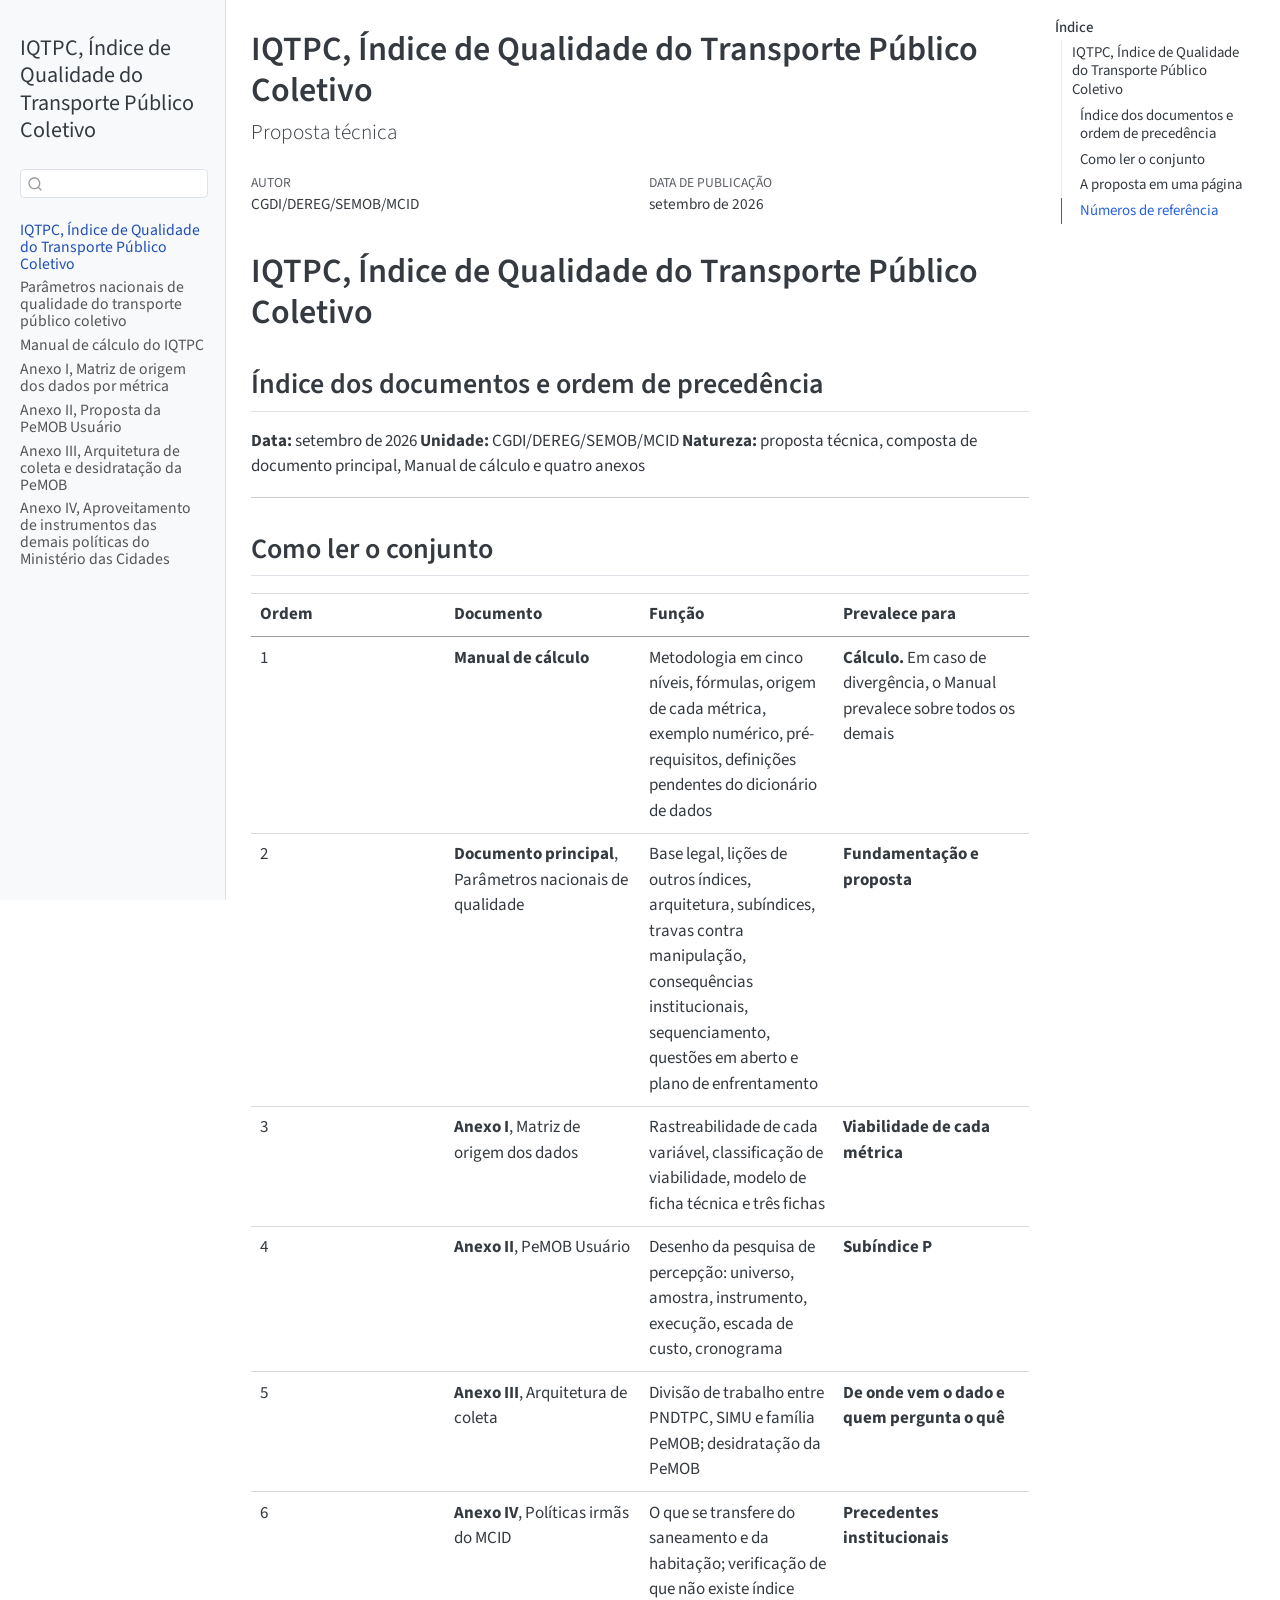
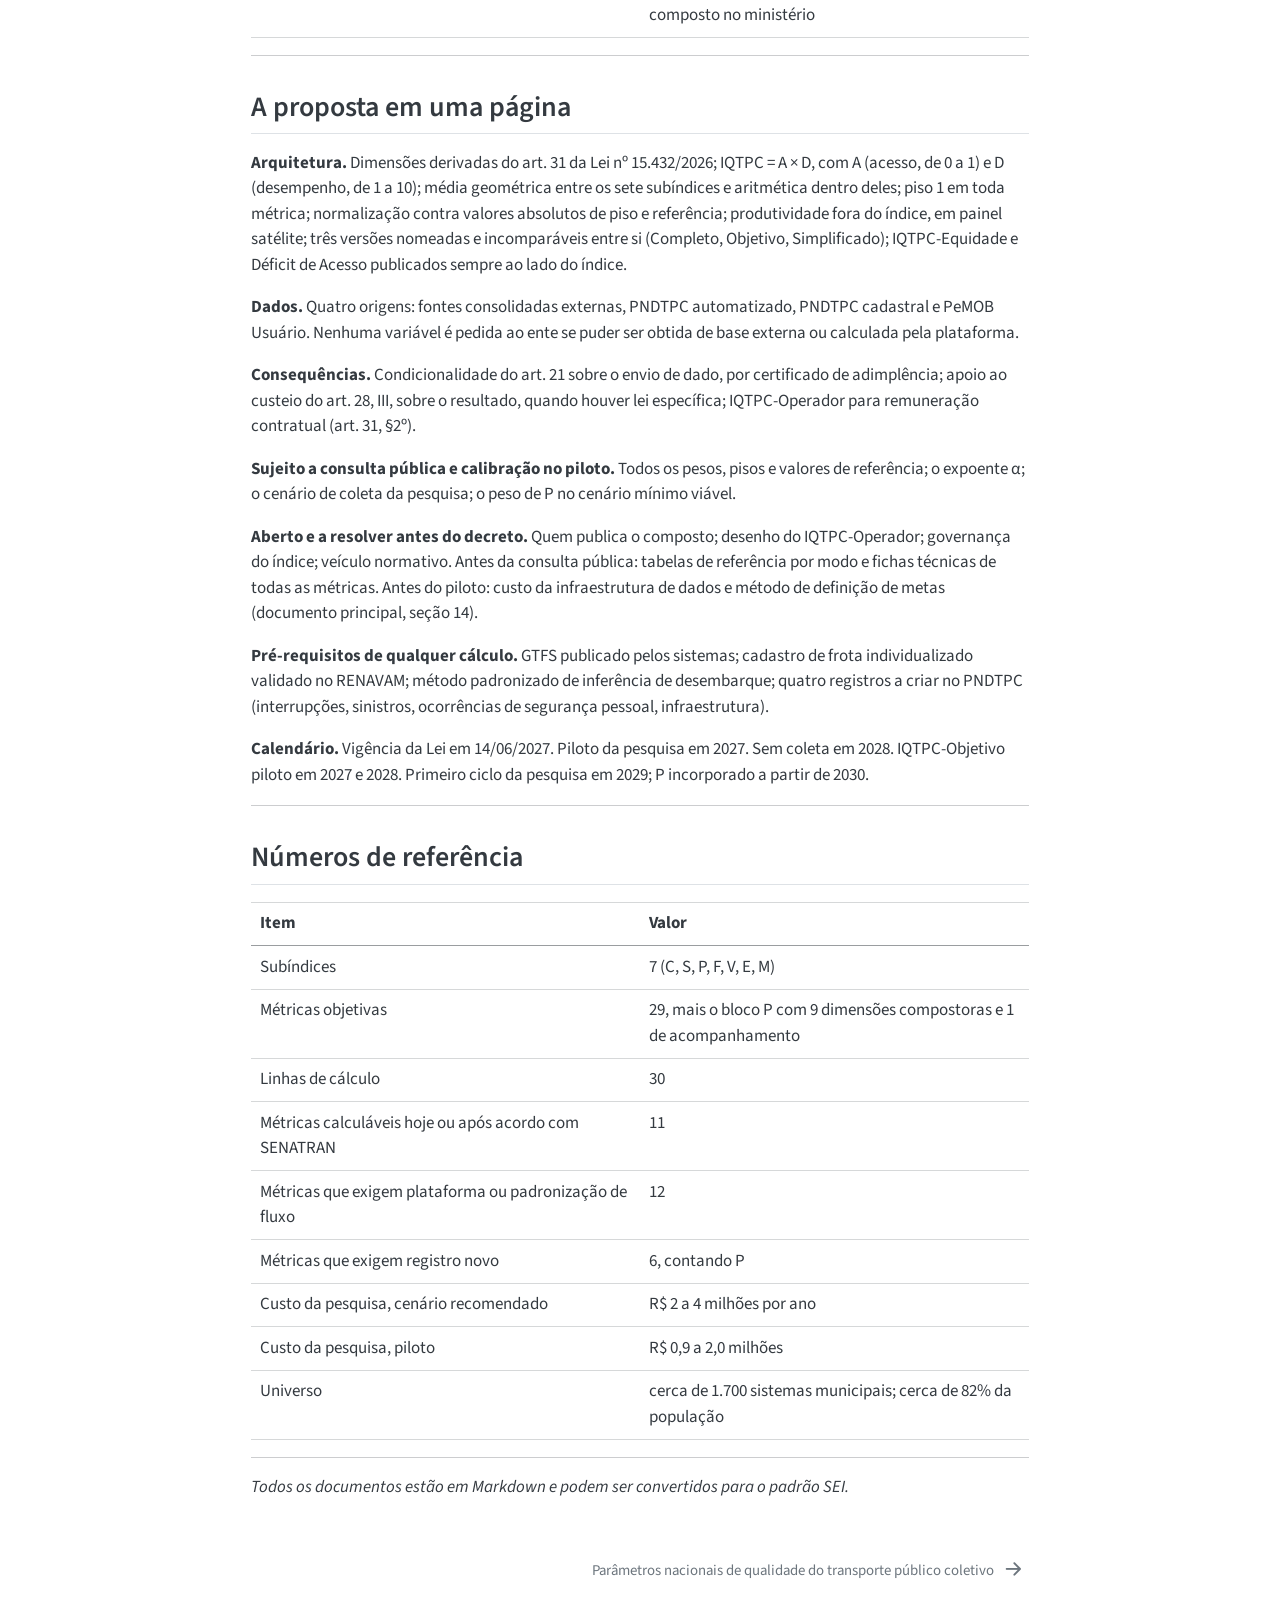
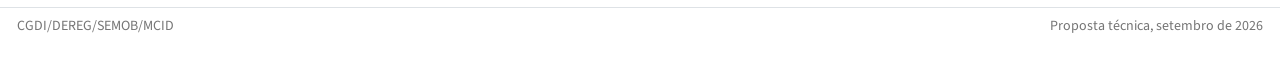
==== index.html @ c5552509 "Built site for gh-pages" ====
<!DOCTYPE html>
<html xmlns="http://www.w3.org/1999/xhtml" lang="pt-br" xml:lang="pt-br"><head>

<meta charset="utf-8">
<meta name="generator" content="quarto-1.10.18">

<meta name="viewport" content="width=device-width, initial-scale=1.0, user-scalable=yes">

<meta name="author" content="CGDI/DEREG/SEMOB/MCID">

<title>IQTPC, Índice de Qualidade do Transporte Público Coletivo</title>
<style>
/* Default styles provided by pandoc.
** See https://pandoc.org/MANUAL.html#variables-for-html for config info.
*/
span.smallcaps{font-variant: small-caps;}
div.columns{display: flex; gap: 1.5em;}
div.column{flex: auto;}
@media screen {
div.columns{gap: min(4vw, 1.5em);}
div.column{overflow-x: auto;}
}
div.hanging-indent{margin-left: 1.5em; text-indent: -1.5em;}
ul.task-list{list-style: none;}
ul.task-list li input[type="checkbox"] {
  width: 0.8em;
  margin: 0 0.8em 0.2em -1em; /* quarto-specific, see https://github.com/quarto-dev/quarto-cli/issues/4556 */ 
  vertical-align: middle;
}
</style>


<script src="site_libs/quarto-nav/quarto-nav.js"></script>
<script src="site_libs/quarto-nav/headroom.min.js"></script>
<script src="site_libs/clipboard/clipboard.min.js"></script>
<script src="site_libs/quarto-search/autocomplete.umd.js"></script>
<script src="site_libs/quarto-search/fuse.min.js"></script>
<script src="site_libs/quarto-search/quarto-search.js"></script>
<meta name="quarto:offset" content="./">
<link href="./IQTPC_parametros_qualidade_transporte_publico.html" rel="next">
<script src="site_libs/quarto-html/quarto.js" type="module"></script>
<script src="site_libs/quarto-html/tabsets/tabsets.js" type="module"></script>
<script src="site_libs/quarto-html/popper.min.js"></script>
<script src="site_libs/quarto-html/tippy.umd.min.js"></script>
<script src="site_libs/quarto-html/anchor.min.js"></script>
<link href="site_libs/quarto-html/tippy.css" rel="stylesheet">
<link href="site_libs/quarto-html/quarto-syntax-highlighting-64a204ab8560d761af7679ceaba22944.css" rel="stylesheet" id="quarto-text-highlighting-styles">
<script src="site_libs/bootstrap/bootstrap.min.js"></script>
<link href="site_libs/bootstrap/bootstrap-icons.css" rel="stylesheet">
<link href="site_libs/bootstrap/bootstrap-8a84cfd26a81cac07cced63adb3cfe4f.min.css" rel="stylesheet" append-hash="true" id="quarto-bootstrap" data-mode="light">
<script id="quarto-search-options" type="application/json">{
  "location": "sidebar",
  "copy-button": false,
  "collapse-after": 3,
  "panel-placement": "start",
  "type": "textbox",
  "limit": 50,
  "keyboard-shortcut": [
    "f",
    "/",
    "s"
  ],
  "show-item-context": false,
  "language": {
    "search-no-results-text": "Nenhum resultado",
    "search-matching-documents-text": "documentos correspondentes",
    "search-copy-link-title": "Copiar link para a busca",
    "search-hide-matches-text": "Esconder correspondências adicionais",
    "search-more-match-text": "mais correspondência neste documento",
    "search-more-matches-text": "mais correspondências neste documento",
    "search-clear-button-title": "Limpar",
    "search-text-placeholder": "",
    "search-detached-cancel-button-title": "Cancelar",
    "search-submit-button-title": "Enviar",
    "search-label": "Procurar"
  }
}</script>


</head>

<body class="nav-sidebar docked quarto-light">

<div id="quarto-search-results"></div>
  <header id="quarto-header" class="headroom fixed-top">
  <nav class="quarto-secondary-nav">
    <div class="container-fluid d-flex">
      <button type="button" class="quarto-btn-toggle btn" data-bs-toggle="collapse" role="button" data-bs-target=".quarto-sidebar-collapse-item" aria-controls="quarto-sidebar" aria-expanded="false" aria-label="Alternar barra lateral" onclick="if (window.quartoToggleHeadroom) { window.quartoToggleHeadroom(); }">
        <i class="bi bi-layout-text-sidebar-reverse"></i>
      </button>
        <nav class="quarto-page-breadcrumbs" aria-label="breadcrumb"><ol class="breadcrumb"><li class="breadcrumb-item"><a href="./index.html"><span class="chapter-title">IQTPC, Índice de Qualidade do Transporte Público Coletivo</span></a></li></ol></nav>
        <a class="flex-grow-1" role="navigation" data-bs-toggle="collapse" data-bs-target=".quarto-sidebar-collapse-item" aria-controls="quarto-sidebar" aria-expanded="false" aria-label="Alternar barra lateral" onclick="if (window.quartoToggleHeadroom) { window.quartoToggleHeadroom(); }">      
        </a>
      <button type="button" class="btn quarto-search-button" aria-label="Procurar" onclick="window.quartoOpenSearch();">
        <i class="bi bi-search"></i>
      </button>
    </div>
  </nav>
</header>
<!-- content -->
<div id="quarto-content" class="quarto-container page-columns page-rows-contents page-layout-article">
<!-- sidebar -->
  <nav id="quarto-sidebar" class="sidebar collapse collapse-horizontal quarto-sidebar-collapse-item sidebar-navigation docked overflow-auto">
    <div class="pt-lg-2 mt-2 text-left sidebar-header">
    <div class="sidebar-title mb-0 py-0">
      <a href="./">IQTPC, Índice de Qualidade do Transporte Público Coletivo</a> 
    </div>
      </div>
        <div class="mt-2 flex-shrink-0 align-items-center">
        <div class="sidebar-search">
        <div id="quarto-search" class="" title="Procurar"></div>
        </div>
        </div>
    <div class="sidebar-menu-container"> 
    <ul class="list-unstyled mt-1">
        <li class="sidebar-item">
  <div class="sidebar-item-container"> 
  <a href="./index.html" class="sidebar-item-text sidebar-link active"><span class="chapter-title">IQTPC, Índice de Qualidade do Transporte Público Coletivo</span></a>
  </div>
</li>
        <li class="sidebar-item">
  <div class="sidebar-item-container"> 
  <a href="./IQTPC_parametros_qualidade_transporte_publico.html" class="sidebar-item-text sidebar-link"><span class="chapter-title">Parâmetros nacionais de qualidade do transporte público coletivo</span></a>
  </div>
</li>
        <li class="sidebar-item">
  <div class="sidebar-item-container"> 
  <a href="./IQTPC_Manual_de_calculo.html" class="sidebar-item-text sidebar-link"><span class="chapter-title">Manual de cálculo do IQTPC</span></a>
  </div>
</li>
        <li class="sidebar-item">
  <div class="sidebar-item-container"> 
  <a href="./IQTPC_Anexo_I_matriz_origem_dados.html" class="sidebar-item-text sidebar-link"><span class="chapter-title">Anexo I, Matriz de origem dos dados por métrica</span></a>
  </div>
</li>
        <li class="sidebar-item">
  <div class="sidebar-item-container"> 
  <a href="./IQTPC_Anexo_II_pesquisa_nacional.html" class="sidebar-item-text sidebar-link"><span class="chapter-title">Anexo II, Proposta da PeMOB Usuário</span></a>
  </div>
</li>
        <li class="sidebar-item">
  <div class="sidebar-item-container"> 
  <a href="./IQTPC_Anexo_III_arquitetura_coleta_pemob.html" class="sidebar-item-text sidebar-link"><span class="chapter-title">Anexo III, Arquitetura de coleta e desidratação da PeMOB</span></a>
  </div>
</li>
        <li class="sidebar-item">
  <div class="sidebar-item-container"> 
  <a href="./IQTPC_Anexo_IV_aproveitamento_politicas_MCID.html" class="sidebar-item-text sidebar-link"><span class="chapter-title">Anexo IV, Aproveitamento de instrumentos das demais políticas do Ministério das Cidades</span></a>
  </div>
</li>
    </ul>
    </div>
</nav>
<div id="quarto-sidebar-glass" class="quarto-sidebar-collapse-item" data-bs-toggle="collapse" data-bs-target=".quarto-sidebar-collapse-item"></div>
<!-- margin-sidebar -->
    <div id="quarto-margin-sidebar" class="sidebar margin-sidebar">
        <nav id="TOC" role="doc-toc" class="toc-active">
    <h2 id="toc-title">Índice</h2>
   
  <ul>
  <li><a href="#iqtpc-índice-de-qualidade-do-transporte-público-coletivo" id="toc-iqtpc-índice-de-qualidade-do-transporte-público-coletivo" class="nav-link active" data-scroll-target="#iqtpc-índice-de-qualidade-do-transporte-público-coletivo">IQTPC, Índice de Qualidade do Transporte Público Coletivo</a>
  <ul>
  <li><a href="#índice-dos-documentos-e-ordem-de-precedência" id="toc-índice-dos-documentos-e-ordem-de-precedência" class="nav-link" data-scroll-target="#índice-dos-documentos-e-ordem-de-precedência">Índice dos documentos e ordem de precedência</a></li>
  <li><a href="#como-ler-o-conjunto" id="toc-como-ler-o-conjunto" class="nav-link" data-scroll-target="#como-ler-o-conjunto">Como ler o conjunto</a></li>
  <li><a href="#a-proposta-em-uma-página" id="toc-a-proposta-em-uma-página" class="nav-link" data-scroll-target="#a-proposta-em-uma-página">A proposta em uma página</a></li>
  <li><a href="#números-de-referência" id="toc-números-de-referência" class="nav-link" data-scroll-target="#números-de-referência">Números de referência</a></li>
  </ul></li>
  </ul>
</nav>
    </div>
<!-- main -->
<main class="content" id="quarto-document-content">

<header id="title-block-header" class="quarto-title-block default">
<div class="quarto-title">
<h1 class="title">IQTPC, Índice de Qualidade do Transporte Público Coletivo</h1>
<p class="subtitle lead">Proposta técnica</p>
</div>



<div class="quarto-title-meta">

    <div>
    <div class="quarto-title-meta-heading">Autor</div>
    <div class="quarto-title-meta-contents">
             <p>CGDI/DEREG/SEMOB/MCID </p>
          </div>
  </div>
    
    <div>
    <div class="quarto-title-meta-heading">Data de Publicação</div>
    <div class="quarto-title-meta-contents">
      <p class="date">setembro de 2026</p>
    </div>
  </div>
  
    
  </div>
  


</header>


<section id="iqtpc-índice-de-qualidade-do-transporte-público-coletivo" class="level1">
<h1>IQTPC, Índice de Qualidade do Transporte Público Coletivo</h1>
<section id="índice-dos-documentos-e-ordem-de-precedência" class="level2">
<h2 class="anchored" data-anchor-id="índice-dos-documentos-e-ordem-de-precedência">Índice dos documentos e ordem de precedência</h2>
<p><strong>Data:</strong> setembro de 2026 <strong>Unidade:</strong> CGDI/DEREG/SEMOB/MCID <strong>Natureza:</strong> proposta técnica, composta de documento principal, Manual de cálculo e quatro anexos</p>
<hr>
</section>
<section id="como-ler-o-conjunto" class="level2">
<h2 class="anchored" data-anchor-id="como-ler-o-conjunto">Como ler o conjunto</h2>
<table class="caption-top table">
<colgroup>
<col style="width: 25%">
<col style="width: 25%">
<col style="width: 25%">
<col style="width: 25%">
</colgroup>
<thead>
<tr class="header">
<th>Ordem</th>
<th>Documento</th>
<th>Função</th>
<th>Prevalece para</th>
</tr>
</thead>
<tbody>
<tr class="odd">
<td>1</td>
<td><strong>Manual de cálculo</strong></td>
<td>Metodologia em cinco níveis, fórmulas, origem de cada métrica, exemplo numérico, pré-requisitos, definições pendentes do dicionário de dados</td>
<td><strong>Cálculo.</strong> Em caso de divergência, o Manual prevalece sobre todos os demais</td>
</tr>
<tr class="even">
<td>2</td>
<td><strong>Documento principal</strong>, Parâmetros nacionais de qualidade</td>
<td>Base legal, lições de outros índices, arquitetura, subíndices, travas contra manipulação, consequências institucionais, sequenciamento, questões em aberto e plano de enfrentamento</td>
<td><strong>Fundamentação e proposta</strong></td>
</tr>
<tr class="odd">
<td>3</td>
<td><strong>Anexo I</strong>, Matriz de origem dos dados</td>
<td>Rastreabilidade de cada variável, classificação de viabilidade, modelo de ficha técnica e três fichas</td>
<td><strong>Viabilidade de cada métrica</strong></td>
</tr>
<tr class="even">
<td>4</td>
<td><strong>Anexo II</strong>, PeMOB Usuário</td>
<td>Desenho da pesquisa de percepção: universo, amostra, instrumento, execução, escada de custo, cronograma</td>
<td><strong>Subíndice P</strong></td>
</tr>
<tr class="odd">
<td>5</td>
<td><strong>Anexo III</strong>, Arquitetura de coleta</td>
<td>Divisão de trabalho entre PNDTPC, SIMU e família PeMOB; desidratação da PeMOB</td>
<td><strong>De onde vem o dado e quem pergunta o quê</strong></td>
</tr>
<tr class="even">
<td>6</td>
<td><strong>Anexo IV</strong>, Políticas irmãs do MCID</td>
<td>O que se transfere do saneamento e da habitação; verificação de que não existe índice composto no ministério</td>
<td><strong>Precedentes institucionais</strong></td>
</tr>
</tbody>
</table>
<hr>
</section>
<section id="a-proposta-em-uma-página" class="level2">
<h2 class="anchored" data-anchor-id="a-proposta-em-uma-página">A proposta em uma página</h2>
<p><strong>Arquitetura.</strong> Dimensões derivadas do art. 31 da Lei nº 15.432/2026; IQTPC = A × D, com A (acesso, de 0 a 1) e D (desempenho, de 1 a 10); média geométrica entre os sete subíndices e aritmética dentro deles; piso 1 em toda métrica; normalização contra valores absolutos de piso e referência; produtividade fora do índice, em painel satélite; três versões nomeadas e incomparáveis entre si (Completo, Objetivo, Simplificado); IQTPC-Equidade e Déficit de Acesso publicados sempre ao lado do índice.</p>
<p><strong>Dados.</strong> Quatro origens: fontes consolidadas externas, PNDTPC automatizado, PNDTPC cadastral e PeMOB Usuário. Nenhuma variável é pedida ao ente se puder ser obtida de base externa ou calculada pela plataforma.</p>
<p><strong>Consequências.</strong> Condicionalidade do art. 21 sobre o envio de dado, por certificado de adimplência; apoio ao custeio do art. 28, III, sobre o resultado, quando houver lei específica; IQTPC-Operador para remuneração contratual (art. 31, §2º).</p>
<p><strong>Sujeito a consulta pública e calibração no piloto.</strong> Todos os pesos, pisos e valores de referência; o expoente α; o cenário de coleta da pesquisa; o peso de P no cenário mínimo viável.</p>
<p><strong>Aberto e a resolver antes do decreto.</strong> Quem publica o composto; desenho do IQTPC-Operador; governança do índice; veículo normativo. Antes da consulta pública: tabelas de referência por modo e fichas técnicas de todas as métricas. Antes do piloto: custo da infraestrutura de dados e método de definição de metas (documento principal, seção 14).</p>
<p><strong>Pré-requisitos de qualquer cálculo.</strong> GTFS publicado pelos sistemas; cadastro de frota individualizado validado no RENAVAM; método padronizado de inferência de desembarque; quatro registros a criar no PNDTPC (interrupções, sinistros, ocorrências de segurança pessoal, infraestrutura).</p>
<p><strong>Calendário.</strong> Vigência da Lei em 14/06/2027. Piloto da pesquisa em 2027. Sem coleta em 2028. IQTPC-Objetivo piloto em 2027 e 2028. Primeiro ciclo da pesquisa em 2029; P incorporado a partir de 2030.</p>
<hr>
</section>
<section id="números-de-referência" class="level2">
<h2 class="anchored" data-anchor-id="números-de-referência">Números de referência</h2>
<table class="caption-top table">
<colgroup>
<col style="width: 50%">
<col style="width: 50%">
</colgroup>
<thead>
<tr class="header">
<th>Item</th>
<th>Valor</th>
</tr>
</thead>
<tbody>
<tr class="odd">
<td>Subíndices</td>
<td>7 (C, S, P, F, V, E, M)</td>
</tr>
<tr class="even">
<td>Métricas objetivas</td>
<td>29, mais o bloco P com 9 dimensões compostoras e 1 de acompanhamento</td>
</tr>
<tr class="odd">
<td>Linhas de cálculo</td>
<td>30</td>
</tr>
<tr class="even">
<td>Métricas calculáveis hoje ou após acordo com SENATRAN</td>
<td>11</td>
</tr>
<tr class="odd">
<td>Métricas que exigem plataforma ou padronização de fluxo</td>
<td>12</td>
</tr>
<tr class="even">
<td>Métricas que exigem registro novo</td>
<td>6, contando P</td>
</tr>
<tr class="odd">
<td>Custo da pesquisa, cenário recomendado</td>
<td>R$ 2 a 4 milhões por ano</td>
</tr>
<tr class="even">
<td>Custo da pesquisa, piloto</td>
<td>R$ 0,9 a 2,0 milhões</td>
</tr>
<tr class="odd">
<td>Universo</td>
<td>cerca de 1.700 sistemas municipais; cerca de 82% da população</td>
</tr>
</tbody>
</table>
<hr>
<p><em>Todos os documentos estão em Markdown e podem ser convertidos para o padrão SEI.</em></p>


</section>
</section>

</main> <!-- /main -->
<script id="quarto-html-after-body" type="application/javascript">
  window.document.addEventListener("DOMContentLoaded", function (event) {
    const icon = "";
    const anchorJS = new window.AnchorJS();
    anchorJS.options = {
      placement: 'right',
      icon: icon
    };
    anchorJS.add('.anchored');
      var localhostRegex = new RegExp(/^(?:http|https):\/\/localhost\:?[0-9]*\//);
      var mailtoRegex = new RegExp(/^mailto:/);
        var filterRegex = new RegExp('/' + window.location.host + '/');
      var isInternal = (href) => {
          return filterRegex.test(href) || localhostRegex.test(href) || mailtoRegex.test(href);
      }
      // Inspect non-navigation links and adorn them if external
     var links = window.document.querySelectorAll('a[href]:not(.nav-link):not(.navbar-brand):not(.toc-action):not(.sidebar-link):not(.sidebar-item-toggle):not(.pagination-link):not(.no-external):not([aria-hidden]):not(.dropdown-item):not(.quarto-navigation-tool):not(.about-link)');
      for (var i=0; i<links.length; i++) {
        const link = links[i];
        if (!isInternal(link.href)) {
          // undo the damage that might have been done by quarto-nav.js in the case of
          // links that we want to consider external
          if (link.dataset.originalHref !== undefined) {
            link.href = link.dataset.originalHref;
          }
        }
      }
    function tippyHover(el, contentFn, onTriggerFn, onUntriggerFn) {
      const config = {
        allowHTML: true,
        maxWidth: 500,
        delay: 100,
        arrow: false,
        appendTo: function(el) {
            return el.parentElement;
        },
        interactive: true,
        interactiveBorder: 10,
        theme: 'quarto',
        placement: 'bottom-start',
      };
      if (contentFn) {
        config.content = contentFn;
      }
      if (onTriggerFn) {
        config.onTrigger = onTriggerFn;
      }
      if (onUntriggerFn) {
        config.onUntrigger = onUntriggerFn;
      }
      window.tippy(el, config); 
    }
    const noterefs = window.document.querySelectorAll('a[role="doc-noteref"]');
    for (var i=0; i<noterefs.length; i++) {
      const ref = noterefs[i];
      tippyHover(ref, function() {
        // use id or data attribute instead here
        let href = ref.getAttribute('data-footnote-href') || ref.getAttribute('href');
        try { href = new URL(href).hash; } catch {}
        const id = href.replace(/^#\/?/, "");
        const note = window.document.getElementById(id);
        if (note) {
          return note.innerHTML;
        } else {
          return "";
        }
      });
    }
    const xrefs = window.document.querySelectorAll('a.quarto-xref');
    const processXRef = (id, note) => {
      // Strip column container classes
      const stripColumnClz = (el) => {
        el.classList.remove("page-full", "page-columns");
        if (el.children) {
          for (const child of el.children) {
            stripColumnClz(child);
          }
        }
      }
      stripColumnClz(note)
      if (id === null || id.startsWith('sec-')) {
        // Special case sections, only their first couple elements
        const container = document.createElement("div");
        if (note.children && note.children.length > 2) {
          container.appendChild(note.children[0].cloneNode(true));
          for (let i = 1; i < note.children.length; i++) {
            const child = note.children[i];
            if (child.tagName === "P" && child.innerText === "") {
              continue;
            } else {
              container.appendChild(child.cloneNode(true));
              break;
            }
          }
          if (window.Quarto?.typesetMath) {
            window.Quarto.typesetMath(container);
          }
          return container.innerHTML
        } else {
          if (window.Quarto?.typesetMath) {
            window.Quarto.typesetMath(note);
          }
          return note.innerHTML;
        }
      } else {
        // Remove any anchor links if they are present
        const anchorLink = note.querySelector('a.anchorjs-link');
        if (anchorLink) {
          anchorLink.remove();
        }
        if (window.Quarto?.typesetMath) {
          window.Quarto.typesetMath(note);
        }
        if (note.classList.contains("callout")) {
          return note.outerHTML;
        } else {
          return note.innerHTML;
        }
      }
    }
    for (var i=0; i<xrefs.length; i++) {
      const xref = xrefs[i];
      tippyHover(xref, undefined, function(instance) {
        instance.disable();
        let url = xref.getAttribute('href');
        let hash = undefined; 
        if (url.startsWith('#')) {
          hash = url;
        } else {
          try { hash = new URL(url).hash; } catch {}
        }
        if (hash) {
          const id = hash.replace(/^#\/?/, "");
          const note = window.document.getElementById(id);
          if (note !== null) {
            try {
              const html = processXRef(id, note.cloneNode(true));
              instance.setContent(html);
            } finally {
              instance.enable();
              instance.show();
            }
          } else {
            // See if we can fetch this
            fetch(url.split('#')[0])
            .then(res => res.text())
            .then(html => {
              const parser = new DOMParser();
              const htmlDoc = parser.parseFromString(html, "text/html");
              const note = htmlDoc.getElementById(id);
              if (note !== null) {
                const html = processXRef(id, note);
                instance.setContent(html);
              } 
            }).finally(() => {
              instance.enable();
              instance.show();
            });
          }
        } else {
          // See if we can fetch a full url (with no hash to target)
          // This is a special case and we should probably do some content thinning / targeting
          fetch(url)
          .then(res => res.text())
          .then(html => {
            const parser = new DOMParser();
            const htmlDoc = parser.parseFromString(html, "text/html");
            const note = htmlDoc.querySelector('main.content');
            if (note !== null) {
              // This should only happen for chapter cross references
              // (since there is no id in the URL)
              // remove the first header
              if (note.children.length > 0 && note.children[0].tagName === "HEADER") {
                note.children[0].remove();
              }
              const html = processXRef(null, note);
              instance.setContent(html);
            } 
          }).finally(() => {
            instance.enable();
            instance.show();
          });
        }
      }, function(instance) {
      });
    }
        let selectedAnnoteEl;
        const selectorForAnnotation = ( cell, annotation) => {
          let cellAttr = 'data-code-cell="' + cell + '"';
          let lineAttr = 'data-code-annotation="' +  annotation + '"';
          const selector = 'span[' + cellAttr + '][' + lineAttr + ']';
          return selector;
        }
        const selectCodeLines = (annoteEl) => {
          const doc = window.document;
          const targetCell = annoteEl.getAttribute("data-target-cell");
          const targetAnnotation = annoteEl.getAttribute("data-target-annotation");
          const annoteSpan = window.document.querySelector(selectorForAnnotation(targetCell, targetAnnotation));
          const lines = annoteSpan.getAttribute("data-code-lines").split(",");
          const lineIds = lines.map((line) => {
            return targetCell + "-" + line;
          })
          let top = null;
          let height = null;
          let parent = null;
          if (lineIds.length > 0) {
              //compute the position of the single el (top and bottom and make a div)
              const el = window.document.getElementById(lineIds[0]);
              top = el.offsetTop;
              height = el.offsetHeight;
              parent = el.parentElement.parentElement;
            if (lineIds.length > 1) {
              const lastEl = window.document.getElementById(lineIds[lineIds.length - 1]);
              const bottom = lastEl.offsetTop + lastEl.offsetHeight;
              height = bottom - top;
            }
            if (top !== null && height !== null && parent !== null) {
              // cook up a div (if necessary) and position it 
              let div = window.document.getElementById("code-annotation-line-highlight");
              if (div === null) {
                div = window.document.createElement("div");
                div.setAttribute("id", "code-annotation-line-highlight");
                div.style.position = 'absolute';
                parent.appendChild(div);
              }
              div.style.top = top - 2 + "px";
              div.style.height = height + 4 + "px";
              div.style.left = 0;
              let gutterDiv = window.document.getElementById("code-annotation-line-highlight-gutter");
              if (gutterDiv === null) {
                gutterDiv = window.document.createElement("div");
                gutterDiv.setAttribute("id", "code-annotation-line-highlight-gutter");
                gutterDiv.style.position = 'absolute';
                const codeCell = window.document.getElementById(targetCell);
                const gutter = codeCell.querySelector('.code-annotation-gutter');
                gutter.appendChild(gutterDiv);
              }
              gutterDiv.style.top = top - 2 + "px";
              gutterDiv.style.height = height + 4 + "px";
            }
            selectedAnnoteEl = annoteEl;
          }
        };
        const unselectCodeLines = () => {
          const elementsIds = ["code-annotation-line-highlight", "code-annotation-line-highlight-gutter"];
          elementsIds.forEach((elId) => {
            const div = window.document.getElementById(elId);
            if (div) {
              div.remove();
            }
          });
          selectedAnnoteEl = undefined;
        };
          // Handle positioning of the toggle
      window.addEventListener(
        "resize",
        throttle(() => {
          elRect = undefined;
          if (selectedAnnoteEl) {
            selectCodeLines(selectedAnnoteEl);
          }
        }, 10)
      );
      function throttle(fn, ms) {
      let throttle = false;
      let timer;
        return (...args) => {
          if(!throttle) { // first call gets through
              fn.apply(this, args);
              throttle = true;
          } else { // all the others get throttled
              if(timer) clearTimeout(timer); // cancel #2
              timer = setTimeout(() => {
                fn.apply(this, args);
                timer = throttle = false;
              }, ms);
          }
        };
      }
        // Attach click handler to the DT
        const annoteDls = window.document.querySelectorAll('dt[data-target-cell]');
        for (const annoteDlNode of annoteDls) {
          annoteDlNode.addEventListener('click', (event) => {
            const clickedEl = event.target;
            if (clickedEl !== selectedAnnoteEl) {
              unselectCodeLines();
              const activeEl = window.document.querySelector('dt[data-target-cell].code-annotation-active');
              if (activeEl) {
                activeEl.classList.remove('code-annotation-active');
              }
              selectCodeLines(clickedEl);
              clickedEl.classList.add('code-annotation-active');
            } else {
              // Unselect the line
              unselectCodeLines();
              clickedEl.classList.remove('code-annotation-active');
            }
          });
        }
    const findCites = (el) => {
      const parentEl = el.parentElement;
      if (parentEl) {
        const cites = parentEl.dataset.cites;
        if (cites) {
          return {
            el,
            cites: cites.split(' ')
          };
        } else {
          return findCites(el.parentElement)
        }
      } else {
        return undefined;
      }
    };
    var bibliorefs = window.document.querySelectorAll('a[role="doc-biblioref"]');
    for (var i=0; i<bibliorefs.length; i++) {
      const ref = bibliorefs[i];
      const citeInfo = findCites(ref);
      if (citeInfo) {
        tippyHover(citeInfo.el, function() {
          var popup = window.document.createElement('div');
          citeInfo.cites.forEach(function(cite) {
            var citeDiv = window.document.createElement('div');
            citeDiv.classList.add('hanging-indent');
            citeDiv.classList.add('csl-entry');
            var biblioDiv = window.document.getElementById('ref-' + cite);
            if (biblioDiv) {
              citeDiv.innerHTML = biblioDiv.innerHTML;
            }
            popup.appendChild(citeDiv);
          });
          return popup.innerHTML;
        });
      }
    }
  });
  </script>
<nav class="page-navigation">
  <div class="nav-page nav-page-previous">
  </div>
  <div class="nav-page nav-page-next">
      <a href="./IQTPC_parametros_qualidade_transporte_publico.html" class="pagination-link" aria-label="Parâmetros nacionais de qualidade do transporte público coletivo">
        <span class="nav-page-text"><span class="chapter-title">Parâmetros nacionais de qualidade do transporte público coletivo</span></span> <i class="bi bi-arrow-right-short"></i>
      </a>
  </div>
</nav>
</div> <!-- /content -->
<footer class="footer">
  <div class="nav-footer">
    <div class="nav-footer-left">
<p>CGDI/DEREG/SEMOB/MCID</p>
</div>   
    <div class="nav-footer-center">
      &nbsp;
    </div>
    <div class="nav-footer-right">
<p>Proposta técnica, setembro de 2026</p>
</div>
  </div>
</footer>




</body></html>
---- site_libs/quarto-html/tippy.css ----
.tippy-box[data-animation=fade][data-state=hidden]{opacity:0}[data-tippy-root]{max-width:calc(100vw - 10px)}.tippy-box{position:relative;background-color:#333;color:#fff;border-radius:4px;font-size:14px;line-height:1.4;white-space:normal;outline:0;transition-property:transform,visibility,opacity}.tippy-box[data-placement^=top]>.tippy-arrow{bottom:0}.tippy-box[data-placement^=top]>.tippy-arrow:before{bottom:-7px;left:0;border-width:8px 8px 0;border-top-color:initial;transform-origin:center top}.tippy-box[data-placement^=bottom]>.tippy-arrow{top:0}.tippy-box[data-placement^=bottom]>.tippy-arrow:before{top:-7px;left:0;border-width:0 8px 8px;border-bottom-color:initial;transform-origin:center bottom}.tippy-box[data-placement^=left]>.tippy-arrow{right:0}.tippy-box[data-placement^=left]>.tippy-arrow:before{border-width:8px 0 8px 8px;border-left-color:initial;right:-7px;transform-origin:center left}.tippy-box[data-placement^=right]>.tippy-arrow{left:0}.tippy-box[data-placement^=right]>.tippy-arrow:before{left:-7px;border-width:8px 8px 8px 0;border-right-color:initial;transform-origin:center right}.tippy-box[data-inertia][data-state=visible]{transition-timing-function:cubic-bezier(.54,1.5,.38,1.11)}.tippy-arrow{width:16px;height:16px;color:#333}.tippy-arrow:before{content:"";position:absolute;border-color:transparent;border-style:solid}.tippy-content{position:relative;padding:5px 9px;z-index:1}
---- site_libs/quarto-html/quarto-syntax-highlighting-64a204ab8560d761af7679ceaba22944.css ----
/* quarto syntax highlight colors */
:root {
  --quarto-hl-ot-color: #003B4F;
  --quarto-hl-at-color: #657422;
  --quarto-hl-ss-color: #20794D;
  --quarto-hl-an-color: #5E5E5E;
  --quarto-hl-fu-color: #4758AB;
  --quarto-hl-st-color: #20794D;
  --quarto-hl-cf-color: #003B4F;
  --quarto-hl-op-color: #5E5E5E;
  --quarto-hl-er-color: #AD0000;
  --quarto-hl-bn-color: #AD0000;
  --quarto-hl-al-color: #AD0000;
  --quarto-hl-va-color: #111111;
  --quarto-hl-bu-color: inherit;
  --quarto-hl-ex-color: inherit;
  --quarto-hl-pp-color: #AD0000;
  --quarto-hl-in-color: #5E5E5E;
  --quarto-hl-vs-color: #20794D;
  --quarto-hl-wa-color: #5E5E5E;
  --quarto-hl-do-color: #5E5E5E;
  --quarto-hl-im-color: #00769E;
  --quarto-hl-ch-color: #20794D;
  --quarto-hl-dt-color: #AD0000;
  --quarto-hl-fl-color: #AD0000;
  --quarto-hl-co-color: #5E5E5E;
  --quarto-hl-cv-color: #5E5E5E;
  --quarto-hl-cn-color: #8f5902;
  --quarto-hl-sc-color: #5E5E5E;
  --quarto-hl-dv-color: #AD0000;
  --quarto-hl-kw-color: #003B4F;
}

/* other quarto variables */
:root {
  --quarto-font-monospace: SFMono-Regular, Menlo, Monaco, Consolas, "Liberation Mono", "Courier New", monospace;
}

/* syntax highlight based on Pandoc's rules */
pre > code.sourceCode > span {
  color: #003B4F;
}

code.sourceCode > span {
  color: #003B4F;
}

div.sourceCode,
div.sourceCode pre.sourceCode {
  color: #003B4F;
}

/* Normal */
code span {
  color: #003B4F;
}

/* Alert */
code span.al {
  color: #AD0000;
  font-style: inherit;
}

/* Annotation */
code span.an {
  color: #5E5E5E;
  font-style: inherit;
}

/* Attribute */
code span.at {
  color: #657422;
  font-style: inherit;
}

/* BaseN */
code span.bn {
  color: #AD0000;
  font-style: inherit;
}

/* BuiltIn */
code span.bu {
  font-style: inherit;
}

/* ControlFlow */
code span.cf {
  color: #003B4F;
  font-weight: bold;
  font-style: inherit;
}

/* Char */
code span.ch {
  color: #20794D;
  font-style: inherit;
}

/* Constant */
code span.cn {
  color: #8f5902;
  font-style: inherit;
}

/* Comment */
code span.co {
  color: #5E5E5E;
  font-style: inherit;
}

/* CommentVar */
code span.cv {
  color: #5E5E5E;
  font-style: italic;
}

/* Documentation */
code span.do {
  color: #5E5E5E;
  font-style: italic;
}

/* DataType */
code span.dt {
  color: #AD0000;
  font-style: inherit;
}

/* DecVal */
code span.dv {
  color: #AD0000;
  font-style: inherit;
}

/* Error */
code span.er {
  color: #AD0000;
  font-style: inherit;
}

/* Extension */
code span.ex {
  font-style: inherit;
}

/* Float */
code span.fl {
  color: #AD0000;
  font-style: inherit;
}

/* Function */
code span.fu {
  color: #4758AB;
  font-style: inherit;
}

/* Import */
code span.im {
  color: #00769E;
  font-style: inherit;
}

/* Information */
code span.in {
  color: #5E5E5E;
  font-style: inherit;
}

/* Keyword */
code span.kw {
  color: #003B4F;
  font-weight: bold;
  font-style: inherit;
}

/* Operator */
code span.op {
  color: #5E5E5E;
  font-style: inherit;
}

/* Other */
code span.ot {
  color: #003B4F;
  font-style: inherit;
}

/* Preprocessor */
code span.pp {
  color: #AD0000;
  font-style: inherit;
}

/* SpecialChar */
code span.sc {
  color: #5E5E5E;
  font-style: inherit;
}

/* SpecialString */
code span.ss {
  color: #20794D;
  font-style: inherit;
}

/* String */
code span.st {
  color: #20794D;
  font-style: inherit;
}

/* Variable */
code span.va {
  color: #111111;
  font-style: inherit;
}

/* VerbatimString */
code span.vs {
  color: #20794D;
  font-style: inherit;
}

/* Warning */
code span.wa {
  color: #5E5E5E;
  font-style: italic;
}

.prevent-inlining {
  content: "</";
}

/*# sourceMappingURL=9d8d5bb603a83b8298b89080a598c93b.css.map */
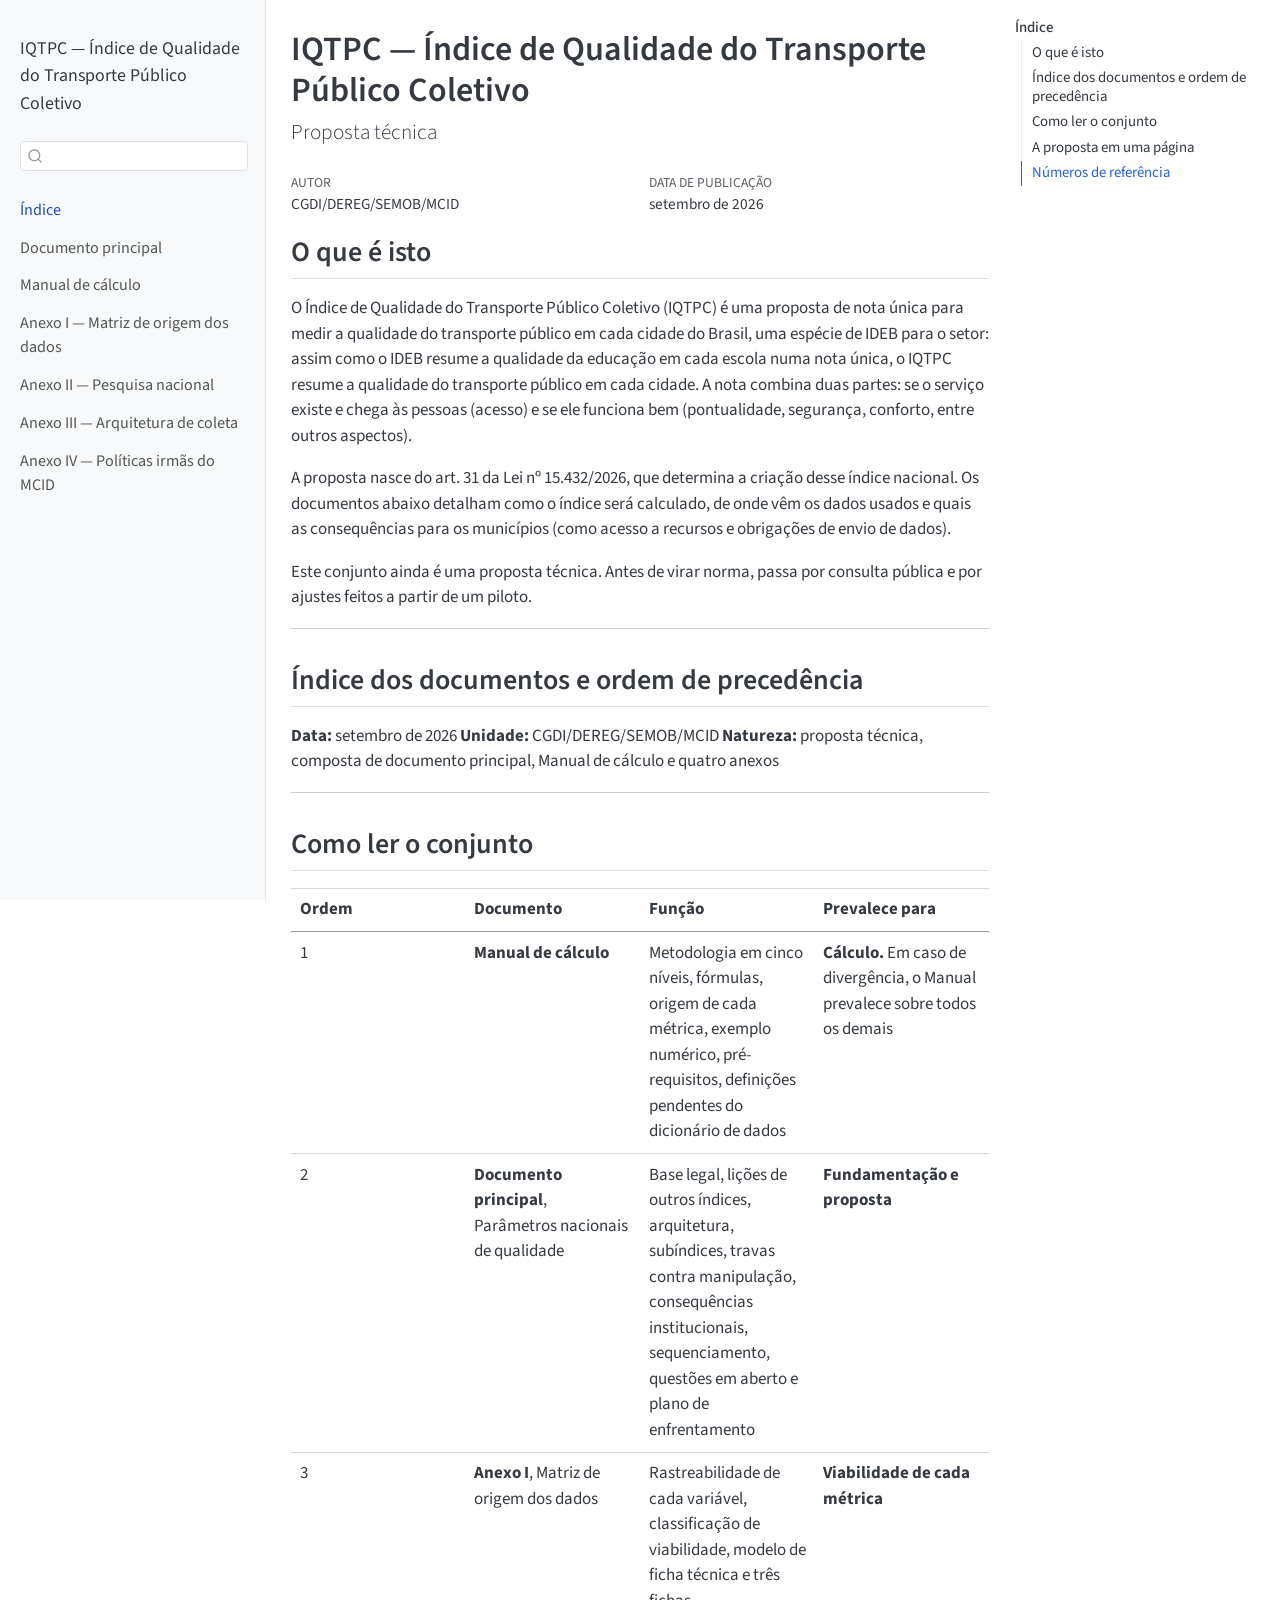
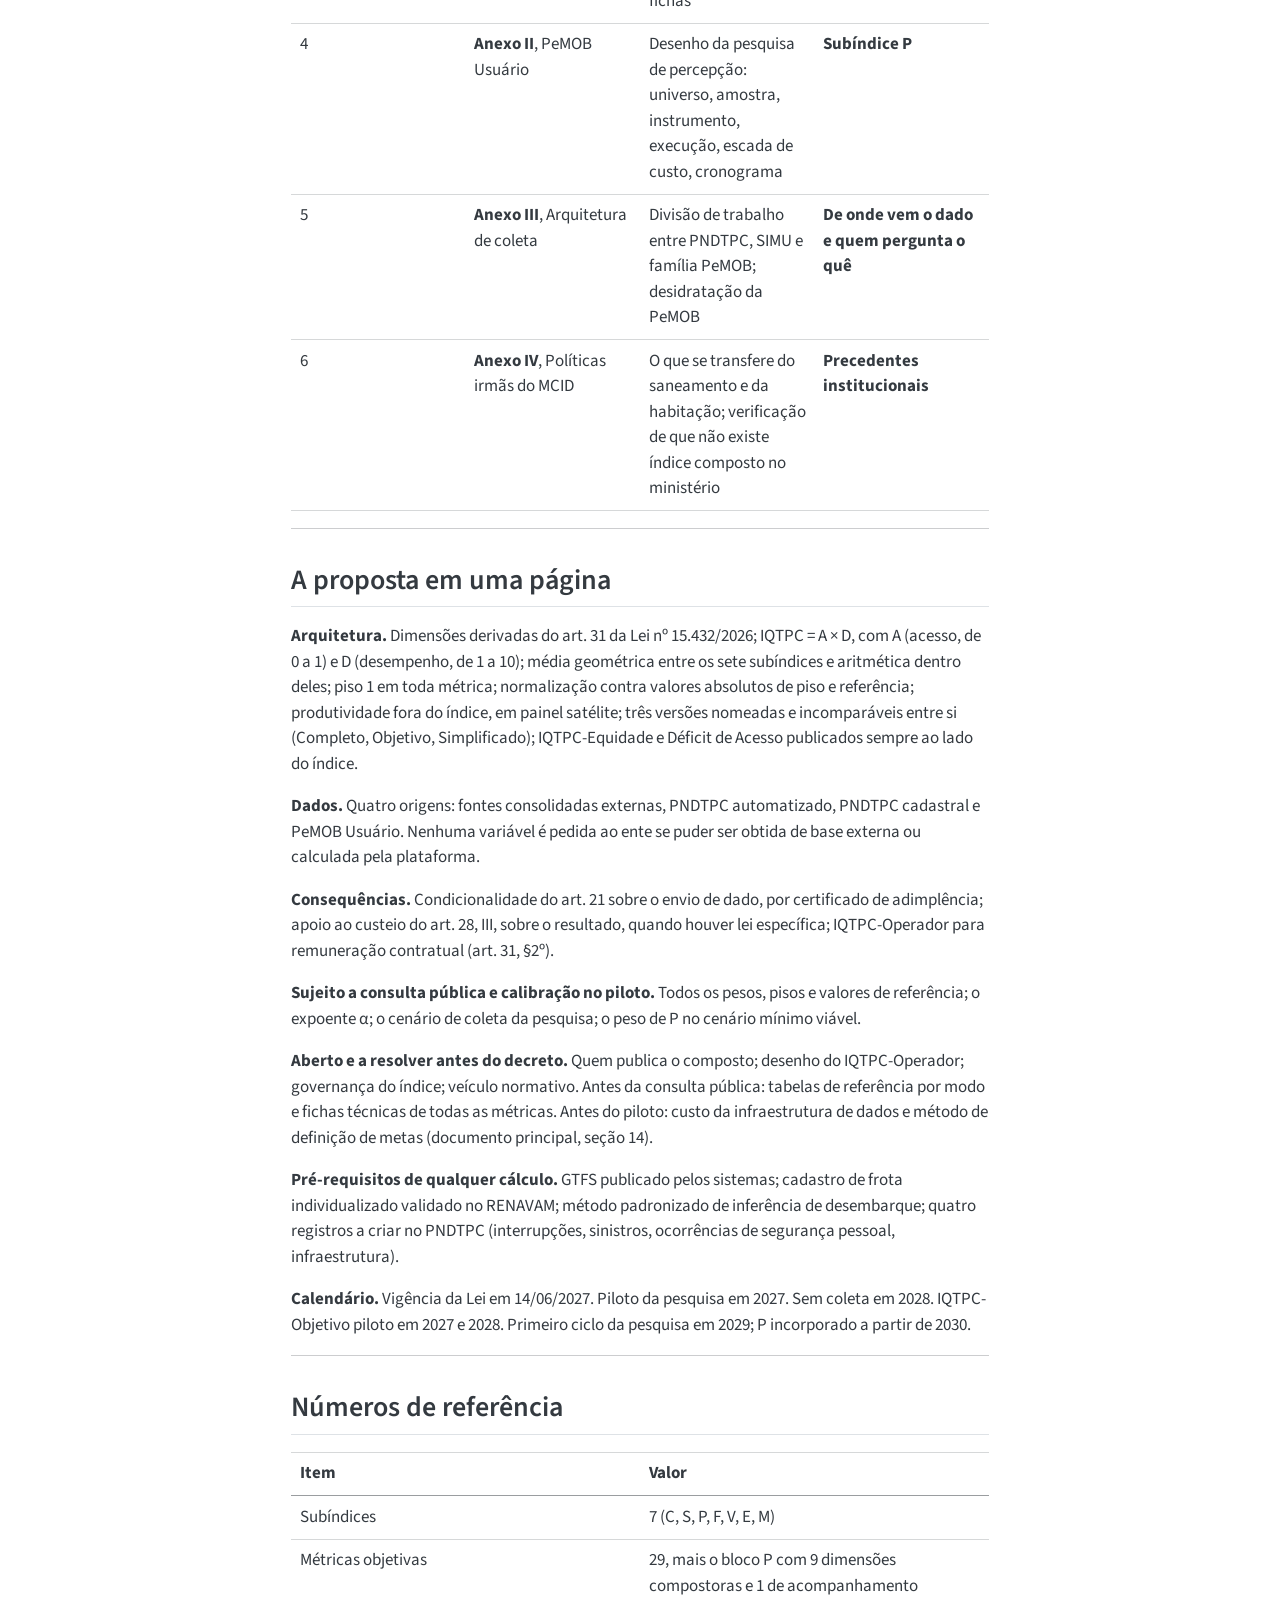
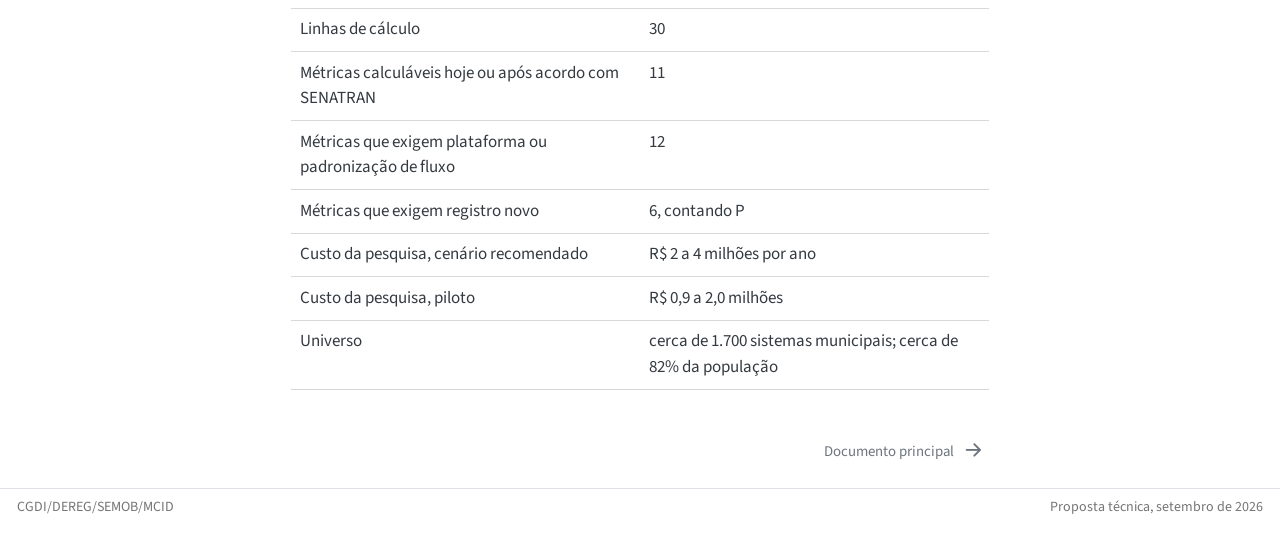
==== commit 0a9b1dde: "Built site for gh-pages" ====
--- a/index.html
+++ b/index.html
@@ -8,7 +8,7 @@
 
 <meta name="author" content="CGDI/DEREG/SEMOB/MCID">
 
-<title>IQTPC, Índice de Qualidade do Transporte Público Coletivo</title>
+<title>IQTPC — Índice de Qualidade do Transporte Público Coletivo</title>
 <style>
 /* Default styles provided by pandoc.
 ** See https://pandoc.org/MANUAL.html#variables-for-html for config info.
@@ -47,7 +47,7 @@
 <link href="site_libs/quarto-html/quarto-syntax-highlighting-64a204ab8560d761af7679ceaba22944.css" rel="stylesheet" id="quarto-text-highlighting-styles">
 <script src="site_libs/bootstrap/bootstrap.min.js"></script>
 <link href="site_libs/bootstrap/bootstrap-icons.css" rel="stylesheet">
-<link href="site_libs/bootstrap/bootstrap-8a84cfd26a81cac07cced63adb3cfe4f.min.css" rel="stylesheet" append-hash="true" id="quarto-bootstrap" data-mode="light">
+<link href="site_libs/bootstrap/bootstrap-cea31a45f984b58a4aa91f62c685309a.min.css" rel="stylesheet" append-hash="true" id="quarto-bootstrap" data-mode="light">
 <script id="quarto-search-options" type="application/json">{
   "location": "sidebar",
   "copy-button": false,
@@ -77,6 +77,7 @@
 }</script>
 
 
+<link rel="stylesheet" href="custom.css">
 </head>
 
 <body class="nav-sidebar docked quarto-light">
@@ -88,7 +89,7 @@
       <button type="button" class="quarto-btn-toggle btn" data-bs-toggle="collapse" role="button" data-bs-target=".quarto-sidebar-collapse-item" aria-controls="quarto-sidebar" aria-expanded="false" aria-label="Alternar barra lateral" onclick="if (window.quartoToggleHeadroom) { window.quartoToggleHeadroom(); }">
         <i class="bi bi-layout-text-sidebar-reverse"></i>
       </button>
-        <nav class="quarto-page-breadcrumbs" aria-label="breadcrumb"><ol class="breadcrumb"><li class="breadcrumb-item"><a href="./index.html"><span class="chapter-title">IQTPC, Índice de Qualidade do Transporte Público Coletivo</span></a></li></ol></nav>
+        <nav class="quarto-page-breadcrumbs" aria-label="breadcrumb"><ol class="breadcrumb"><li class="breadcrumb-item"><a href="./index.html"><span class="chapter-title">Índice</span></a></li></ol></nav>
         <a class="flex-grow-1" role="navigation" data-bs-toggle="collapse" data-bs-target=".quarto-sidebar-collapse-item" aria-controls="quarto-sidebar" aria-expanded="false" aria-label="Alternar barra lateral" onclick="if (window.quartoToggleHeadroom) { window.quartoToggleHeadroom(); }">      
         </a>
       <button type="button" class="btn quarto-search-button" aria-label="Procurar" onclick="window.quartoOpenSearch();">
@@ -103,7 +104,7 @@
   <nav id="quarto-sidebar" class="sidebar collapse collapse-horizontal quarto-sidebar-collapse-item sidebar-navigation docked overflow-auto">
     <div class="pt-lg-2 mt-2 text-left sidebar-header">
     <div class="sidebar-title mb-0 py-0">
-      <a href="./">IQTPC, Índice de Qualidade do Transporte Público Coletivo</a> 
+      <a href="./">IQTPC — Índice de Qualidade do Transporte Público Coletivo</a> 
     </div>
       </div>
         <div class="mt-2 flex-shrink-0 align-items-center">
@@ -115,37 +116,37 @@
     <ul class="list-unstyled mt-1">
         <li class="sidebar-item">
   <div class="sidebar-item-container"> 
-  <a href="./index.html" class="sidebar-item-text sidebar-link active"><span class="chapter-title">IQTPC, Índice de Qualidade do Transporte Público Coletivo</span></a>
+  <a href="./index.html" class="sidebar-item-text sidebar-link active"><span class="chapter-title">Índice</span></a>
   </div>
 </li>
         <li class="sidebar-item">
   <div class="sidebar-item-container"> 
-  <a href="./IQTPC_parametros_qualidade_transporte_publico.html" class="sidebar-item-text sidebar-link"><span class="chapter-title">Parâmetros nacionais de qualidade do transporte público coletivo</span></a>
+  <a href="./IQTPC_parametros_qualidade_transporte_publico.html" class="sidebar-item-text sidebar-link"><span class="chapter-title">Documento principal</span></a>
   </div>
 </li>
         <li class="sidebar-item">
   <div class="sidebar-item-container"> 
-  <a href="./IQTPC_Manual_de_calculo.html" class="sidebar-item-text sidebar-link"><span class="chapter-title">Manual de cálculo do IQTPC</span></a>
+  <a href="./IQTPC_Manual_de_calculo.html" class="sidebar-item-text sidebar-link"><span class="chapter-title">Manual de cálculo</span></a>
   </div>
 </li>
         <li class="sidebar-item">
   <div class="sidebar-item-container"> 
-  <a href="./IQTPC_Anexo_I_matriz_origem_dados.html" class="sidebar-item-text sidebar-link"><span class="chapter-title">Anexo I, Matriz de origem dos dados por métrica</span></a>
+  <a href="./IQTPC_Anexo_I_matriz_origem_dados.html" class="sidebar-item-text sidebar-link"><span class="chapter-title">Anexo I — Matriz de origem dos dados</span></a>
   </div>
 </li>
         <li class="sidebar-item">
   <div class="sidebar-item-container"> 
-  <a href="./IQTPC_Anexo_II_pesquisa_nacional.html" class="sidebar-item-text sidebar-link"><span class="chapter-title">Anexo II, Proposta da PeMOB Usuário</span></a>
+  <a href="./IQTPC_Anexo_II_pesquisa_nacional.html" class="sidebar-item-text sidebar-link"><span class="chapter-title">Anexo II — Pesquisa nacional</span></a>
   </div>
 </li>
         <li class="sidebar-item">
   <div class="sidebar-item-container"> 
-  <a href="./IQTPC_Anexo_III_arquitetura_coleta_pemob.html" class="sidebar-item-text sidebar-link"><span class="chapter-title">Anexo III, Arquitetura de coleta e desidratação da PeMOB</span></a>
+  <a href="./IQTPC_Anexo_III_arquitetura_coleta_pemob.html" class="sidebar-item-text sidebar-link"><span class="chapter-title">Anexo III — Arquitetura de coleta</span></a>
   </div>
 </li>
         <li class="sidebar-item">
   <div class="sidebar-item-container"> 
-  <a href="./IQTPC_Anexo_IV_aproveitamento_politicas_MCID.html" class="sidebar-item-text sidebar-link"><span class="chapter-title">Anexo IV, Aproveitamento de instrumentos das demais políticas do Ministério das Cidades</span></a>
+  <a href="./IQTPC_Anexo_IV_aproveitamento_politicas_MCID.html" class="sidebar-item-text sidebar-link"><span class="chapter-title">Anexo IV — Políticas irmãs do MCID</span></a>
   </div>
 </li>
     </ul>
@@ -158,13 +159,11 @@
     <h2 id="toc-title">Índice</h2>
    
   <ul>
-  <li><a href="#iqtpc-índice-de-qualidade-do-transporte-público-coletivo" id="toc-iqtpc-índice-de-qualidade-do-transporte-público-coletivo" class="nav-link active" data-scroll-target="#iqtpc-índice-de-qualidade-do-transporte-público-coletivo">IQTPC, Índice de Qualidade do Transporte Público Coletivo</a>
-  <ul>
+  <li><a href="#o-que-é-isto" id="toc-o-que-é-isto" class="nav-link active" data-scroll-target="#o-que-é-isto">O que é isto</a></li>
   <li><a href="#índice-dos-documentos-e-ordem-de-precedência" id="toc-índice-dos-documentos-e-ordem-de-precedência" class="nav-link" data-scroll-target="#índice-dos-documentos-e-ordem-de-precedência">Índice dos documentos e ordem de precedência</a></li>
   <li><a href="#como-ler-o-conjunto" id="toc-como-ler-o-conjunto" class="nav-link" data-scroll-target="#como-ler-o-conjunto">Como ler o conjunto</a></li>
   <li><a href="#a-proposta-em-uma-página" id="toc-a-proposta-em-uma-página" class="nav-link" data-scroll-target="#a-proposta-em-uma-página">A proposta em uma página</a></li>
   <li><a href="#números-de-referência" id="toc-números-de-referência" class="nav-link" data-scroll-target="#números-de-referência">Números de referência</a></li>
-  </ul></li>
   </ul>
 </nav>
     </div>
@@ -173,7 +172,7 @@
 
 <header id="title-block-header" class="quarto-title-block default">
 <div class="quarto-title">
-<h1 class="title">IQTPC, Índice de Qualidade do Transporte Público Coletivo</h1>
+<h1 class="title">IQTPC — Índice de Qualidade do Transporte Público Coletivo</h1>
 <p class="subtitle lead">Proposta técnica</p>
 </div>
 
@@ -203,8 +202,13 @@
 </header>
 
 
-<section id="iqtpc-índice-de-qualidade-do-transporte-público-coletivo" class="level1">
-<h1>IQTPC, Índice de Qualidade do Transporte Público Coletivo</h1>
+<section id="o-que-é-isto" class="level2">
+<h2 class="anchored" data-anchor-id="o-que-é-isto">O que é isto</h2>
+<p>O Índice de Qualidade do Transporte Público Coletivo (IQTPC) é uma proposta de nota única para medir a qualidade do transporte público em cada cidade do Brasil, uma espécie de IDEB para o setor: assim como o IDEB resume a qualidade da educação em cada escola numa nota única, o IQTPC resume a qualidade do transporte público em cada cidade. A nota combina duas partes: se o serviço existe e chega às pessoas (acesso) e se ele funciona bem (pontualidade, segurança, conforto, entre outros aspectos).</p>
+<p>A proposta nasce do art. 31 da Lei nº 15.432/2026, que determina a criação desse índice nacional. Os documentos abaixo detalham como o índice será calculado, de onde vêm os dados usados e quais as consequências para os municípios (como acesso a recursos e obrigações de envio de dados).</p>
+<p>Este conjunto ainda é uma proposta técnica. Antes de virar norma, passa por consulta pública e por ajustes feitos a partir de um piloto.</p>
+<hr>
+</section>
 <section id="índice-dos-documentos-e-ordem-de-precedência" class="level2">
 <h2 class="anchored" data-anchor-id="índice-dos-documentos-e-ordem-de-precedência">Índice dos documentos e ordem de precedência</h2>
 <p><strong>Data:</strong> setembro de 2026 <strong>Unidade:</strong> CGDI/DEREG/SEMOB/MCID <strong>Natureza:</strong> proposta técnica, composta de documento principal, Manual de cálculo e quatro anexos</p>
@@ -331,11 +335,8 @@
 </tr>
 </tbody>
 </table>
-<hr>
-<p><em>Todos os documentos estão em Markdown e podem ser convertidos para o padrão SEI.</em></p>
-
-
-</section>
+
+
 </section>
 
 </main> <!-- /main -->
@@ -681,8 +682,8 @@
   <div class="nav-page nav-page-previous">
   </div>
   <div class="nav-page nav-page-next">
-      <a href="./IQTPC_parametros_qualidade_transporte_publico.html" class="pagination-link" aria-label="Parâmetros nacionais de qualidade do transporte público coletivo">
-        <span class="nav-page-text"><span class="chapter-title">Parâmetros nacionais de qualidade do transporte público coletivo</span></span> <i class="bi bi-arrow-right-short"></i>
+      <a href="./IQTPC_parametros_qualidade_transporte_publico.html" class="pagination-link" aria-label="Documento principal">
+        <span class="nav-page-text"><span class="chapter-title">Documento principal</span></span> <i class="bi bi-arrow-right-short"></i>
       </a>
   </div>
 </nav>
--- a/custom.css
+++ b/custom.css
@@ -0,0 +1,24 @@
+/* Sidebar de navegação: menos denso, no estilo mkdocs-material */
+#quarto-sidebar .sidebar-item-container {
+  line-height: 1.5;
+}
+
+#quarto-sidebar .sidebar-item {
+  margin-bottom: 0.15rem;
+}
+
+#quarto-sidebar .sidebar-item .sidebar-item-container {
+  padding-top: 0.2rem;
+  padding-bottom: 0.2rem;
+}
+
+#quarto-sidebar .sidebar-item a.sidebar-link,
+#quarto-sidebar .sidebar-item a.sidebar-link .chapter-title {
+  font-size: 0.95rem;
+  white-space: normal;
+}
+
+#quarto-sidebar .sidebar-title {
+  font-size: 1.05rem;
+  margin-bottom: 1.25rem;
+}
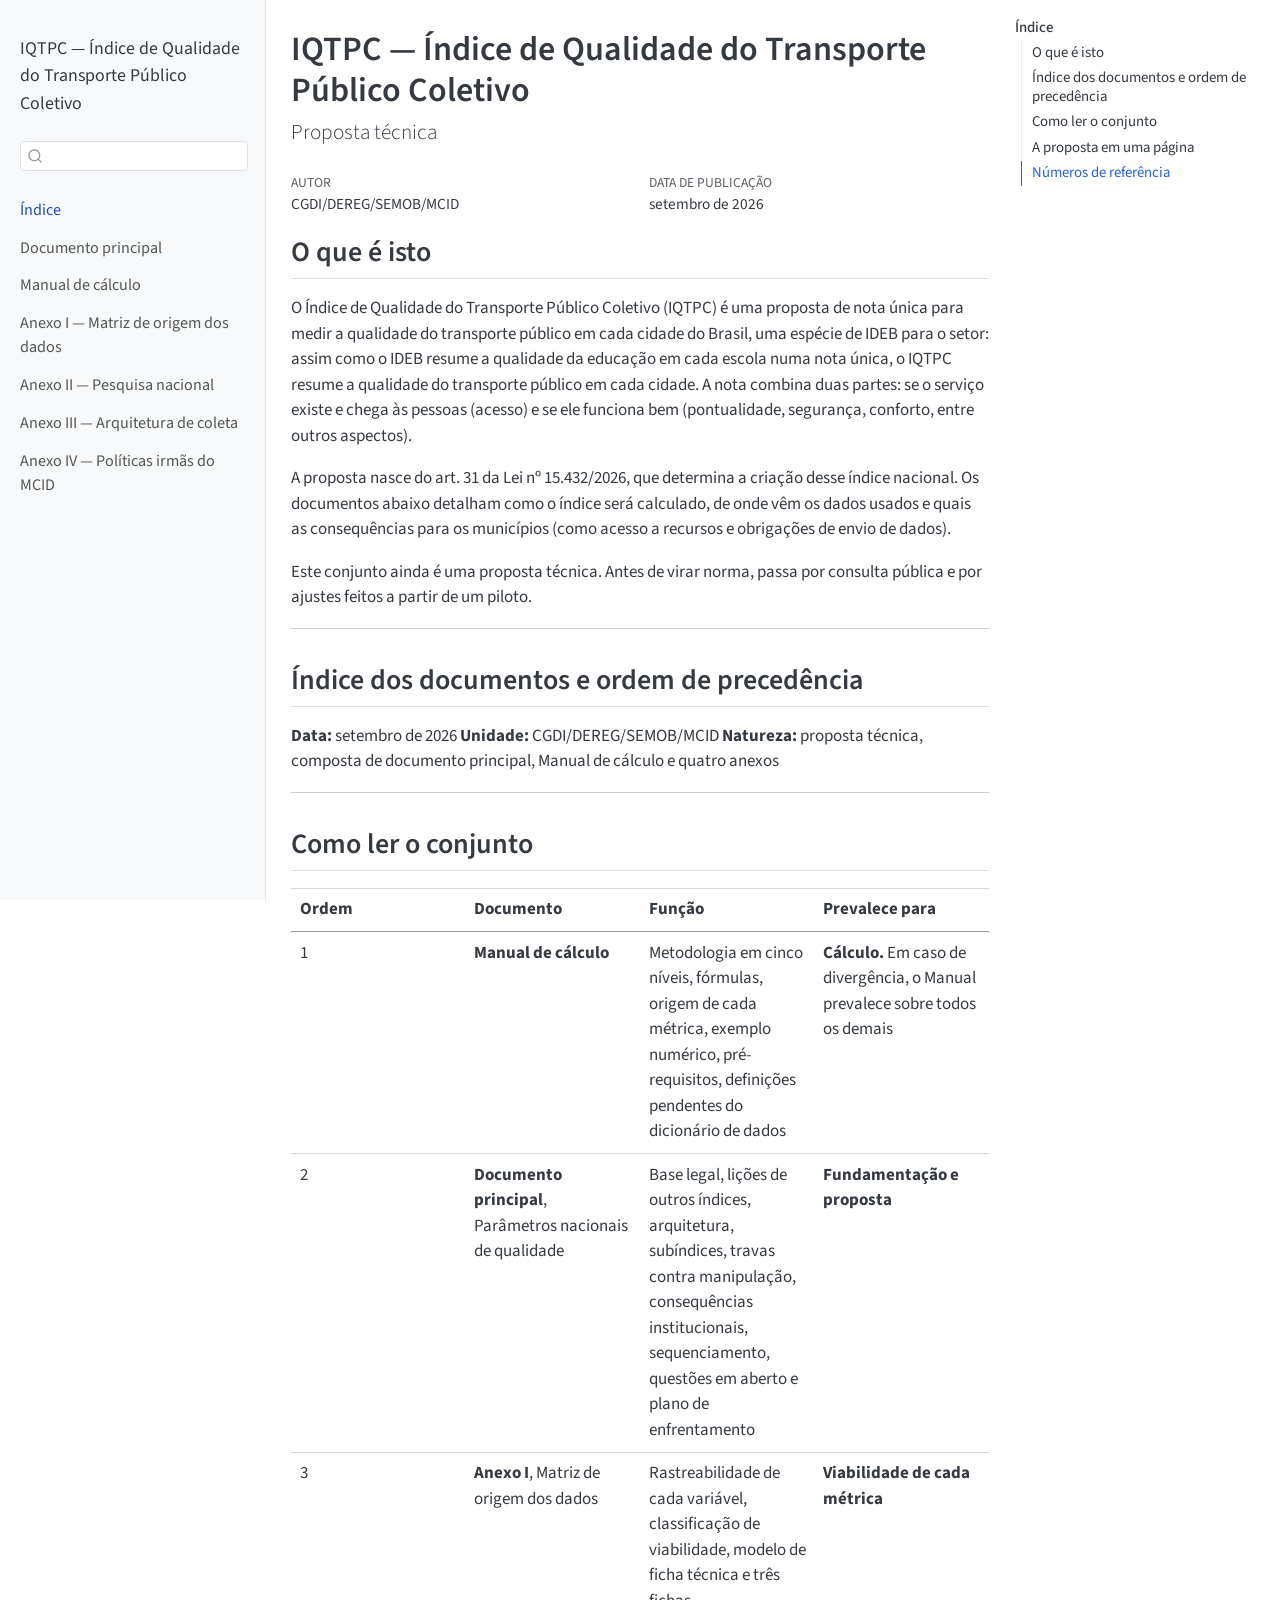
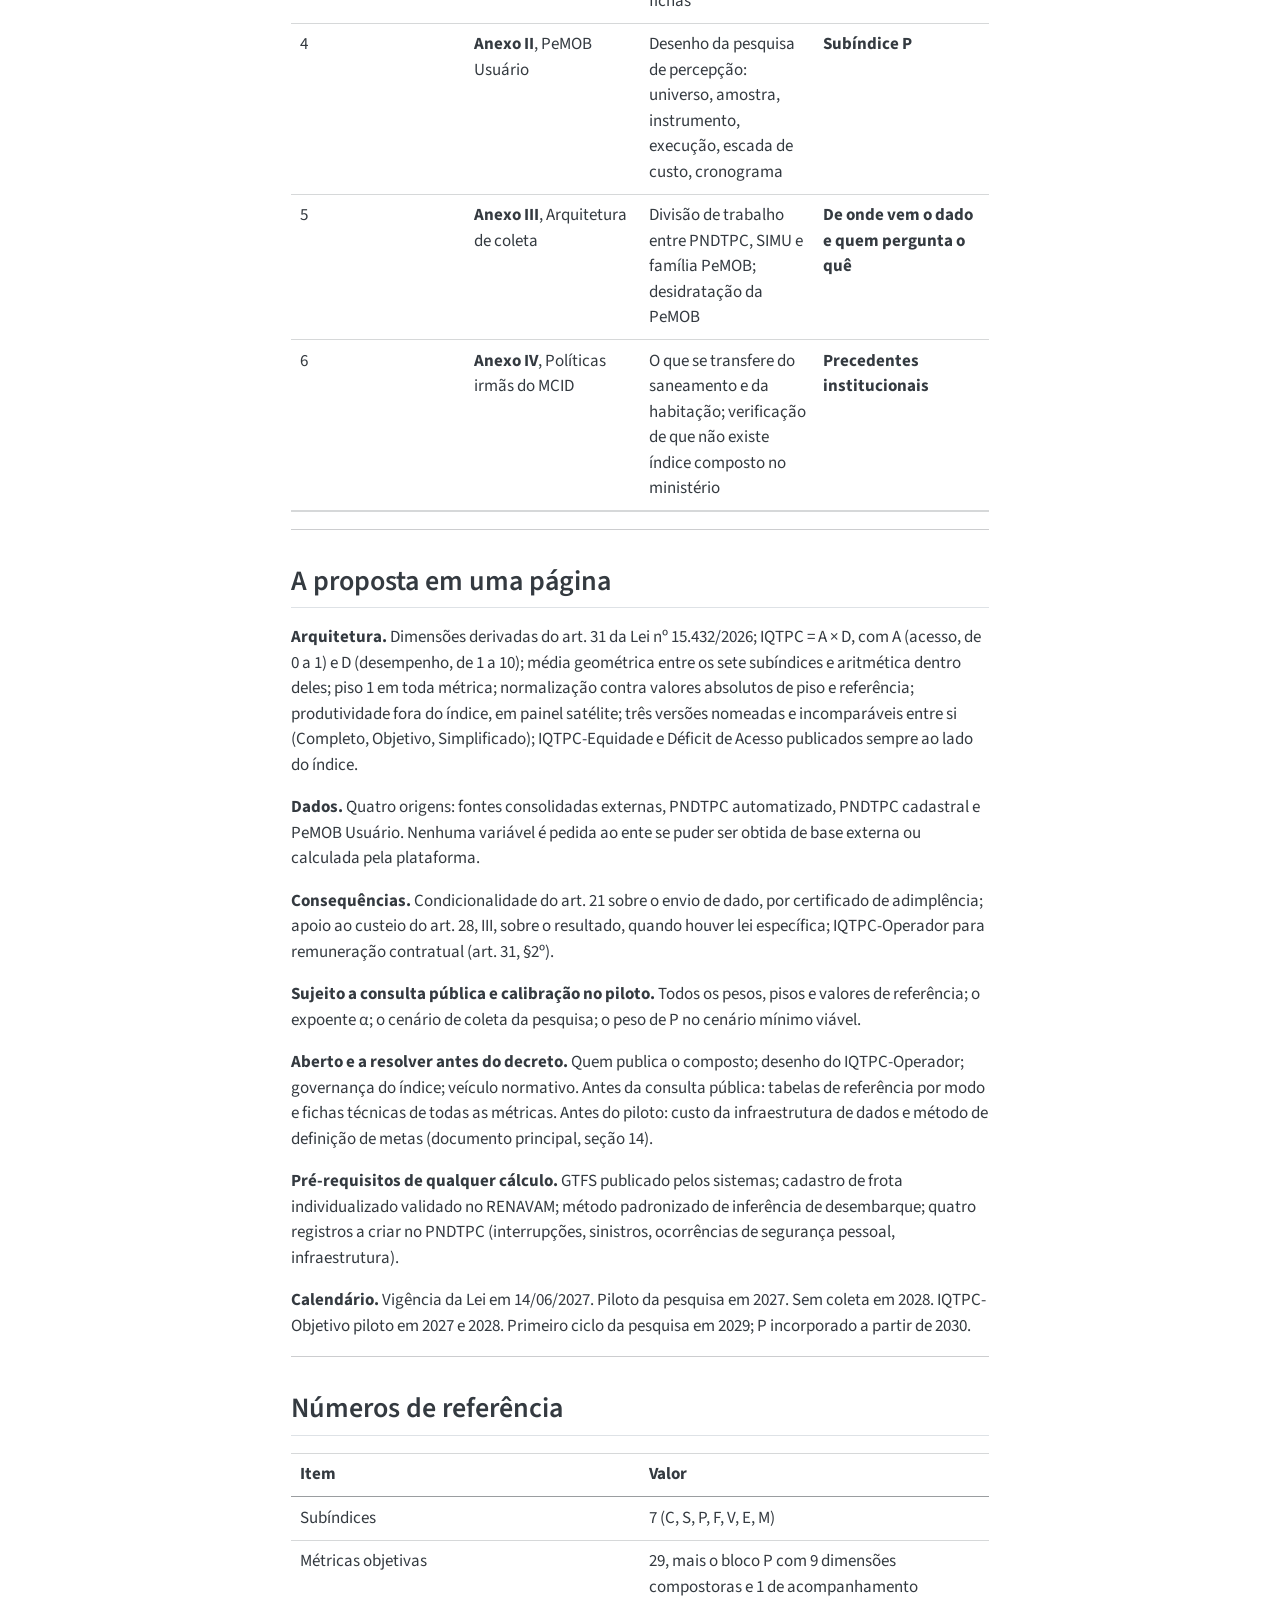
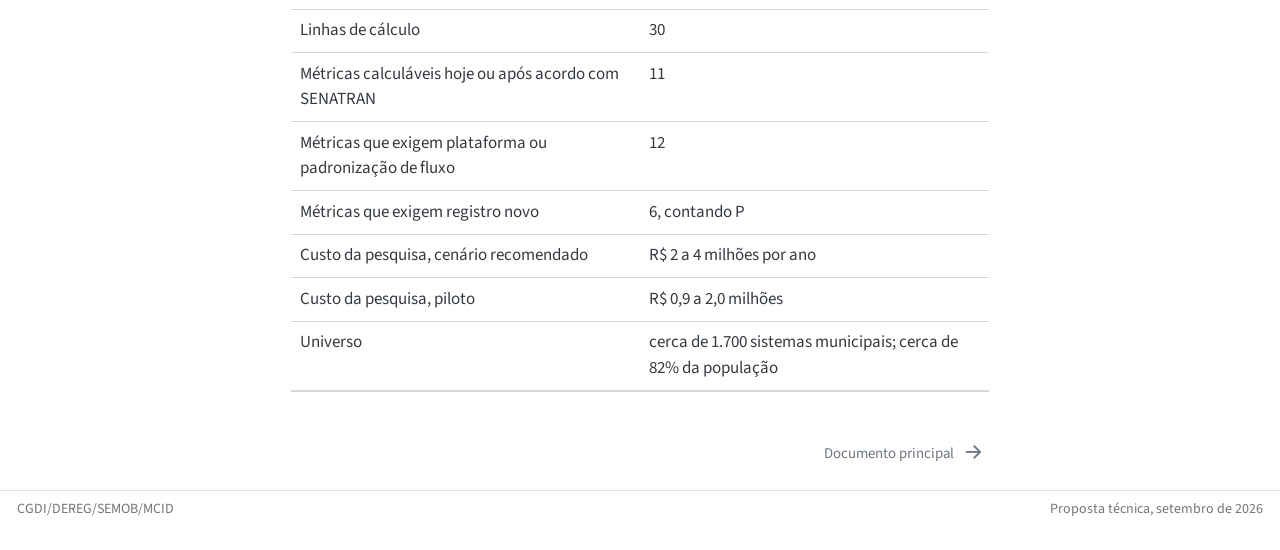
==== commit 618212ae: "Built site for gh-pages" ====
--- a/index.html
+++ b/index.html
@@ -47,7 +47,7 @@
 <link href="site_libs/quarto-html/quarto-syntax-highlighting-64a204ab8560d761af7679ceaba22944.css" rel="stylesheet" id="quarto-text-highlighting-styles">
 <script src="site_libs/bootstrap/bootstrap.min.js"></script>
 <link href="site_libs/bootstrap/bootstrap-icons.css" rel="stylesheet">
-<link href="site_libs/bootstrap/bootstrap-cea31a45f984b58a4aa91f62c685309a.min.css" rel="stylesheet" append-hash="true" id="quarto-bootstrap" data-mode="light">
+<link href="site_libs/bootstrap/bootstrap-3d0bd47461f99955ab7d9992b8f70444.min.css" rel="stylesheet" append-hash="true" id="quarto-bootstrap" data-mode="light">
 <script id="quarto-search-options" type="application/json">{
   "location": "sidebar",
   "copy-button": false,
@@ -77,7 +77,6 @@
 }</script>
 
 
-<link rel="stylesheet" href="custom.css">
 </head>
 
 <body class="nav-sidebar docked quarto-light">
